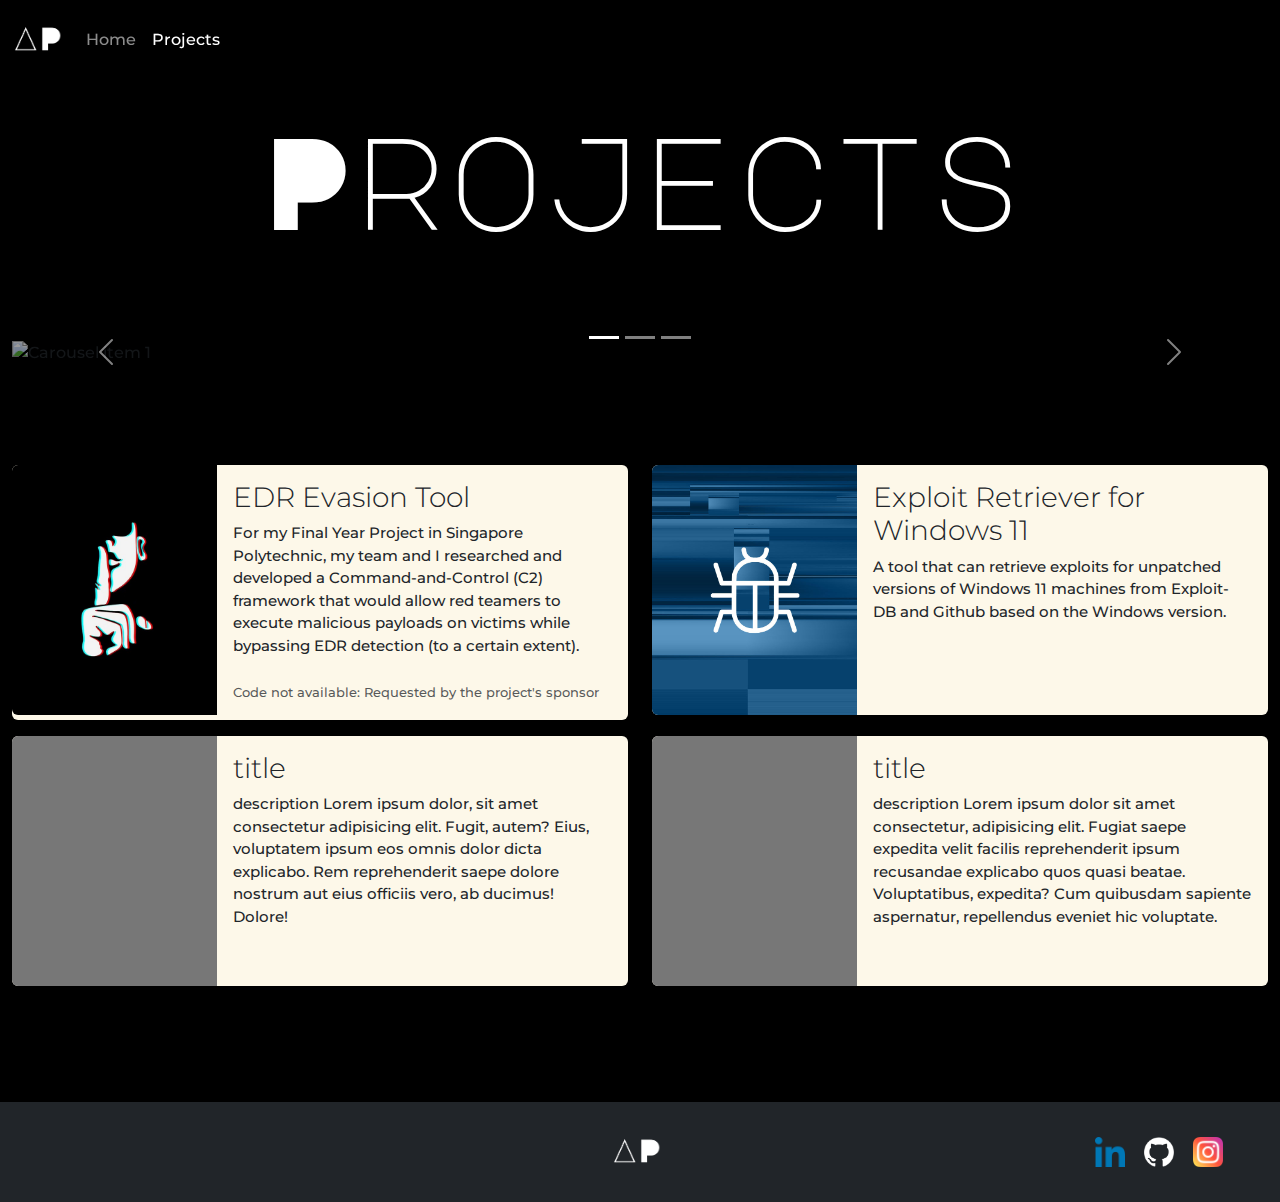
==== projects.html @ 96e1077d "feat: added projects page and fixed some resizing issues" ====
<!doctype html>
<html lang="en">
	<head>
		<meta charset="utf-8">
		<meta name="viewport" content="width=device-width, initial-scale=1">
		<title>Andrew Poh</title>
		<!-- Bootstrap -->
		<link href="https://cdn.jsdelivr.net/npm/bootstrap@5.3.3/dist/css/bootstrap.min.css" rel="stylesheet" integrity="sha384-QWTKZyjpPEjISv5WaRU9OFeRpok6YctnYmDr5pNlyT2bRjXh0JMhjY6hW+ALEwIH" crossorigin="anonymous">
		<!-- AOS -->
		<link rel="stylesheet" href="https://unpkg.com/aos@next/dist/aos.css" />
		<!-- Google Fonts -->
		<link rel="preconnect" href="https://fonts.googleapis.com">
		<link rel="preconnect" href="https://fonts.gstatic.com" crossorigin>
		<link href="https://fonts.googleapis.com/css2?family=Major+Mono+Display&family=Montserrat:ital,wght@0,100..900;1,100..900&display=swap" rel="stylesheet">
		<!-- CSS -->
		<link rel="stylesheet" href="css/main.css">
		<link rel="stylesheet" href="css/projects.css">
		<!-- Favicon -->
		 <link rel="icon" type="image/x-icon" href="/assets/favicon.ico">
	</head>

	<body>
		<nav class="navbar navbar-expand-lg sticky-top" data-bs-theme="dark">
			<div class="container-fluid">
				<a class="navbar-brand" href="index.html">
					<img src="/assets/logo.png" alt="Logo">
				</a>
				<button class="navbar-toggler" type="button" data-bs-toggle="collapse" data-bs-target="#navbarNav" aria-controls="navbarNav" aria-expanded="false" aria-label="Toggle navigation">
					<span class="navbar-toggler-icon"></span>
				</button>
				<div class="collapse navbar-collapse" id="navbarNav">
					<ul class="navbar-nav">
						<li class="nav-item">
							<a class="nav-link" aria-current="page" href="index.html">Home</a>
						</li>
						<li class="nav-item">
							<a class="nav-link active" href="projects.html">Projects</a>
						</li>
					</ul>
				</div>
			</div>
		</nav>

		<div class="container-fluid header">
			<h1>Projects</h1>
		</div>
		<div class="container-fluid carouselDiv">
			<!-- <div id="carouselCaptions" class="carousel slide" data-bs-ride="carousel"> -->
			<div id="carouselCaptions" class="carousel slide">
				<div class="carousel-indicators">
					<button type="button" data-bs-target="#carouselCaptions" data-bs-slide-to="0" class="active" aria-current="true" aria-label="Slide 1"></button>
					<button type="button" data-bs-target="#carouselCaptions" data-bs-slide-to="1" aria-label="Slide 2"></button>
					<button type="button" data-bs-target="#carouselCaptions" data-bs-slide-to="2" aria-label="Slide 3"></button>
				</div>
				<div class="carousel-inner">
					<div class="carousel-item active">
						<img src="assets/exploit_retriever_carousel.jpg" alt="Carousel item 1">
						<div class="carousel-caption">
							<h5>Cybersecurity</h5>
							<p>Exploit retrieval and EDR evasion tools</p>
						</div>
					</div>
					<div class="carousel-item">
						<img src="assets/gamestore_website_carousel.jpg" alt="Carousel item 2">
						<div class="carousel-caption">
							<h5>Web Development</h5>
							<p>Static and full-stack web applications</p>
						</div>
					</div>
					<div class="carousel-item">
						<img src="assets/data_analysis_carousel.jpg" alt="Carousel item 3">
						<div class="carousel-caption">
							<h5>Data Analysis</h5>
							<p>Data analysis and visualisation using Numpy, Matplotlib and Seaborn</p>
						</div>
					</div>
				</div>
				<button class="carousel-control-prev" type="button" data-bs-target="#carouselCaptions" data-bs-slide="prev">
					<span class="carousel-control-prev-icon" aria-hidden="true"></span>
					<span class="visually-hidden">Previous</span>
				</button>
				<button class="carousel-control-next" type="button" data-bs-target="#carouselCaptions" data-bs-slide="next">
					<span class="carousel-control-next-icon" aria-hidden="true"></span>
					<span class="visually-hidden">Next</span>
				</button>
			</div>
		</div>

		<div class="container-fluid projectList">
			<div class="row">
				
				<div class="col-md-6 cardLeftDiv">
					<a href="#" class="card mb-3">
						<div class="row g-0">
							<div class="col-md-4">
								<img src="assets/silence.jpg" class="img-fluid rounded-start" alt="Card image">
							</div>
							<div class="col-md-8">
								<div class="card-body">
									<h5 class="card-title">EDR Evasion Tool</h5>
									<p class="card-text">For my Final Year Project in Singapore Polytechnic, my team and I researched and developed a Command-and-Control (C2) framework that would allow red teamers to execute malicious payloads on victims while bypassing EDR detection (to a certain extent).</p>
									<br>
									<p class="card-text"><small class="text-body-secondary">Code not available: Requested by the project's sponsor</small></p>
								</div>
							</div>
						</div>
					</a>
				</div>

				<div class="col-md-6 cardRightDiv">
					<a href="https://github.com/andrewdpoh/Exploit-Retriever-for-Unpatched-Win11" class="card mb-3">
						<div class="row g-0">
							<div class="col-md-4">
								<img src="assets/malware.jpg" class="img-fluid rounded-start" alt="Card image">
							</div>
							<div class="col-md-8">
								<div class="card-body">
									<h5 class="card-title">Exploit Retriever for Windows 11</h5>
									<p class="card-text">A tool that can retrieve exploits for unpatched versions of Windows 11 machines from Exploit-DB and Github based on the Windows version.</p>
								</div>
							</div>
						</div>
					</a>
				</div>

			</div>

						<div class="row">
				
				<div class="col-md-6 cardLeftDiv">
					<a href="#" class="card mb-3">
						<div class="row g-0">
							<div class="col-md-4">
								<img src="assets/placeholder.jpg" class="img-fluid rounded-start" alt="Card image">
							</div>
							<div class="col-md-8">
								<div class="card-body">
									<h5 class="card-title">title</h5>
									<p class="card-text">description Lorem ipsum dolor, sit amet consectetur adipisicing elit. Fugit, autem? Eius, voluptatem ipsum eos omnis dolor dicta explicabo. Rem reprehenderit saepe dolore nostrum aut eius officiis vero, ab ducimus! Dolore!</p>
									<br>
								</div>
							</div>
						</div>
					</a>
				</div>

				<div class="col-md-6 cardRightDiv">
					<a href="https://github.com/andrewdpoh/Exploit-Retriever-for-Unpatched-Win11" class="card mb-3">
						<div class="row g-0">
							<div class="col-md-4">
								<img src="assets/placeholder.jpg" class="img-fluid rounded-start" alt="Card image">
							</div>
							<div class="col-md-8">
								<div class="card-body">
									<h5 class="card-title">title</h5>
									<p class="card-text">description Lorem ipsum dolor sit amet consectetur, adipisicing elit. Fugiat saepe expedita velit facilis reprehenderit ipsum recusandae explicabo quos quasi beatae. Voluptatibus, expedita? Cum quibusdam sapiente aspernatur, repellendus eveniet hic voluptate.</p>
								</div>
							</div>
						</div>
					</a>
				</div>

			</div>

		</div>

		<div class="container-fluid footer bg-dark">
			<a class="footerLogo" href="index.html">
				<img src="/assets/logo.png" alt="Logo">
			</a>
			<div class="footerSocialsDiv">
				<a href="https://www.linkedin.com/in/andrewdpoh/" target="_blank"><img src="/assets/linkedin.png" alt=""></a>
				<a href="https://github.com/andrewdpoh/" target="_blank"><img src="/assets/github.png" alt=""></a>
				<a href="https://www.instagram.com/andrewdpoh/" target="_blank"><img src="/assets/instagram.png" alt=""></a>
			</div>
		</div>

		<!-- Bootstrap -->
		<script src="https://cdn.jsdelivr.net/npm/bootstrap@5.3.3/dist/js/bootstrap.bundle.min.js" integrity="sha384-YvpcrYf0tY3lHB60NNkmXc5s9fDVZLESaAA55NDzOxhy9GkcIdslK1eN7N6jIeHz" crossorigin="anonymous"></script>
		<!-- AOS -->
		<script src="https://unpkg.com/aos@next/dist/aos.js"></script>
		<script>
			AOS.init();
		</script>
		<!-- Opaque Navbar after scrolling -->
		 <script src="/scripts/navbar_opaque.js"></script>
	</body>
</html>
---- css/main.css ----
/* RESET STYLES */
html {
  box-sizing: border-box;
  font-size: 16px;
}

*, *:before, *:after {
  box-sizing: inherit;
}

body, h1, h2, h3, h4, h5, h6, p, ol, ul {
  margin: 0;
  padding: 0;
  font-family: "Montserrat", sans-serif;
  font-weight: 500;
}

ol, ul {
  list-style: none;
}

img {
  max-width: 100%;
  height: auto;
}

a {
  text-decoration: none;
}


/* Navbar custom styles */
nav {
  transition: background-color 0.3s ease;
}
.navbar-brand{
	width: 50px;
}
@media only screen and (min-width: 600px) {
   .navbar {
    	height: 60px !important; 
   }
}
@media only screen and (min-width: 768px) {
	.navbar {
    	height: 80px !important; 
  	}
}

/* Footer */
.footer {
	height: 100px;
	display: flex;
}
.footerLogo {
	margin:auto;
}
.footerLogo img {
	width: 50px;
}
.footerSocialsDiv {
	float: right;
	margin-top: 35px;
	margin-right: 30px;
	margin-left: -165px; /* Subtract the social icon sizes and margins */
}
.footerSocialsDiv img{
	width: 30px;
	margin-right: 15px;
}
.footerSocialsDiv img:hover {
	transform: scale(1.1);
	transition: 0.2s ease-in-out;
}
@media only screen and (max-width: 768px) {
	.footerSocialsDiv {
    	display: none !important;
  	}
}
---- css/projects.css ----
body {
	background: black;
}
.header {
	height: 260px;
	display: flex;
}
.header h1 {
	font-family: "Major Mono Display", sans-serif;
	color: white;
	font-size: 130px;
	margin: auto;
	margin-top: 20px;
}
@media only screen and (max-width: 768px) {
	.header h1 {
		font-size: 50px;
	}
}
/* Carousel */
.carouselDiv {
	padding-bottom: 100px;
}
.carousel-item img{
	margin: auto;
	height: 550px;
	min-width: 100vw;
	object-fit:cover;
	opacity: 60%;
}
/* Project list */
.projectList {
	padding-bottom: 100px;
}
.projectList .card {
	margin: auto;
	max-width: 700px;
	background: rgb(253, 248, 233);
	border: none !important;
}
.projectList .card:hover {
	transform: translateY(-5px);
	transition: 0.2s ease-in-out;
	border: none !important;
}
.cardRightDiv .card {
	float: left;
}
.cardLeftDiv .card {
	float: right;
}
.projectList .card h5 {
	font-weight: 300;
	font-size: 28px;
}
.projectList .card p {
	font-weight: 500;
	font-size: 15px;
}
.projectList .card img {
	height: 250px;
	object-fit: cover;
}
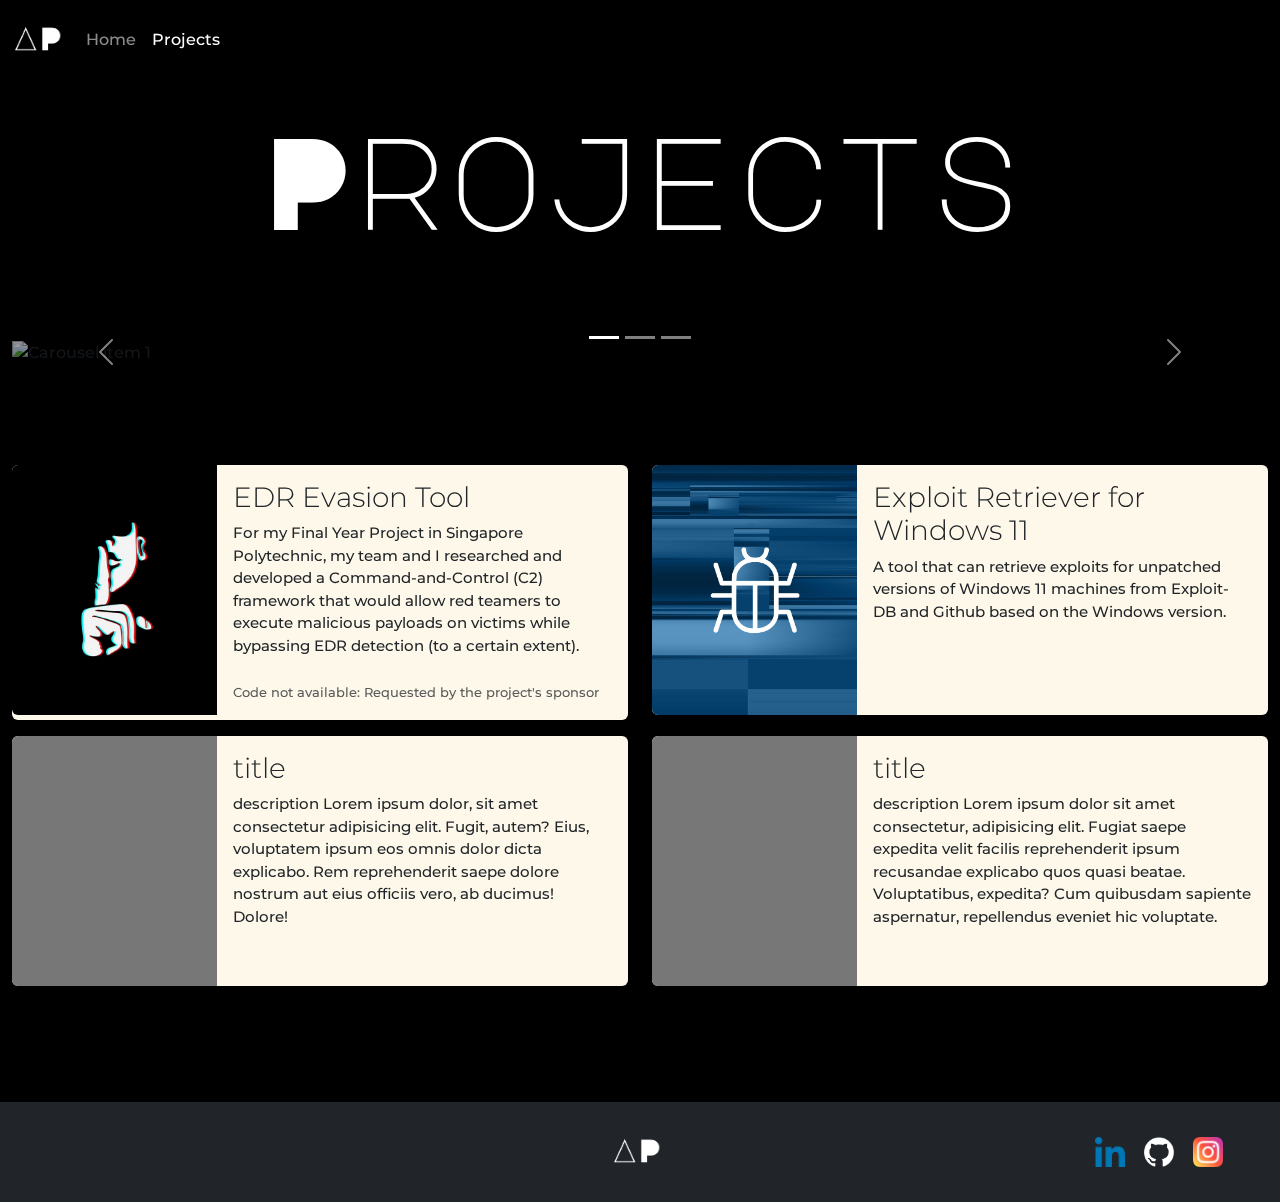
==== commit 2686c422: "refactor: change education section background colour" ====
--- a/projects.html
+++ b/projects.html
@@ -45,8 +45,7 @@
 			<h1>Projects</h1>
 		</div>
 		<div class="container-fluid carouselDiv">
-			<!-- <div id="carouselCaptions" class="carousel slide" data-bs-ride="carousel"> -->
-			<div id="carouselCaptions" class="carousel slide">
+			<div id="carouselCaptions" class="carousel slide" data-bs-ride="carousel">
 				<div class="carousel-indicators">
 					<button type="button" data-bs-target="#carouselCaptions" data-bs-slide-to="0" class="active" aria-current="true" aria-label="Slide 1"></button>
 					<button type="button" data-bs-target="#carouselCaptions" data-bs-slide-to="1" aria-label="Slide 2"></button>
@@ -89,8 +88,8 @@
 		<div class="container-fluid projectList">
 			<div class="row">
 				
-				<div class="col-md-6 cardLeftDiv">
-					<a href="#" class="card mb-3">
+				<div class="col-md-6 cardLeft" data-aos="fade-left" data-aos-duration="800">
+					<a href="#" target="_blank" class="card mb-3">
 						<div class="row g-0">
 							<div class="col-md-4">
 								<img src="assets/silence.jpg" class="img-fluid rounded-start" alt="Card image">
@@ -107,8 +106,8 @@
 					</a>
 				</div>
 
-				<div class="col-md-6 cardRightDiv">
-					<a href="https://github.com/andrewdpoh/Exploit-Retriever-for-Unpatched-Win11" class="card mb-3">
+				<div class="col-md-6 cardRight" data-aos="fade-right" data-aos-duration="800">
+					<a href="https://github.com/andrewdpoh/Exploit-Retriever-for-Unpatched-Win11" target="_blank" class="card mb-3">
 						<div class="row g-0">
 							<div class="col-md-4">
 								<img src="assets/malware.jpg" class="img-fluid rounded-start" alt="Card image">
@@ -125,10 +124,10 @@
 
 			</div>
 
-						<div class="row">
+			<div class="row">
 				
-				<div class="col-md-6 cardLeftDiv">
-					<a href="#" class="card mb-3">
+				<div class="col-md-6 cardLeft" data-aos="fade-left" data-aos-duration="800">
+					<a href="#" target="_blank" class="card mb-3">
 						<div class="row g-0">
 							<div class="col-md-4">
 								<img src="assets/placeholder.jpg" class="img-fluid rounded-start" alt="Card image">
@@ -144,8 +143,8 @@
 					</a>
 				</div>
 
-				<div class="col-md-6 cardRightDiv">
-					<a href="https://github.com/andrewdpoh/Exploit-Retriever-for-Unpatched-Win11" class="card mb-3">
+				<div class="col-md-6 cardRight" data-aos="fade-right" data-aos-duration="800">
+					<a href="#" target="_blank" class="card mb-3">
 						<div class="row g-0">
 							<div class="col-md-4">
 								<img src="assets/placeholder.jpg" class="img-fluid rounded-start" alt="Card image">
--- a/css/projects.css
+++ b/css/projects.css
@@ -43,10 +43,10 @@
 	transition: 0.2s ease-in-out;
 	border: none !important;
 }
-.cardRightDiv .card {
+.cardRight .card {
 	float: left;
 }
-.cardLeftDiv .card {
+.cardLeft .card {
 	float: right;
 }
 .projectList .card h5 {
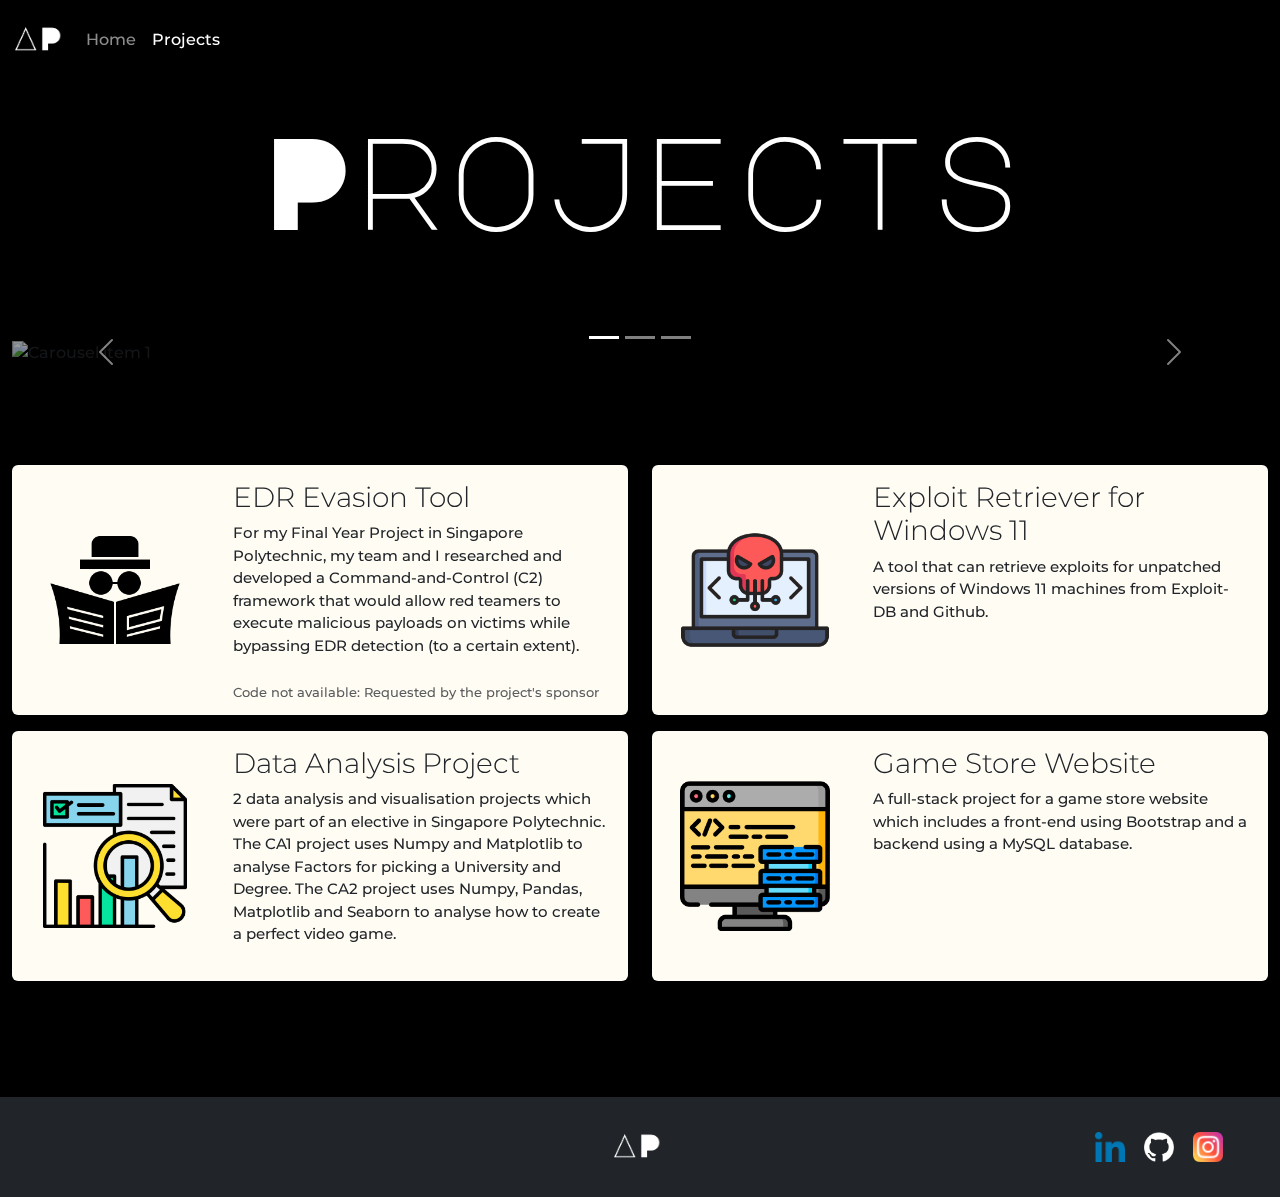
==== commit a1b72735: "feat: add 2 more projects and change project icons" ====
--- a/projects.html
+++ b/projects.html
@@ -70,7 +70,7 @@
 						<img src="assets/data_analysis_carousel.jpg" alt="Carousel item 3">
 						<div class="carousel-caption">
 							<h5>Data Analysis</h5>
-							<p>Data analysis and visualisation using Numpy, Matplotlib and Seaborn</p>
+							<p>Data analysis and visualisation</p>
 						</div>
 					</div>
 				</div>
@@ -88,11 +88,11 @@
 		<div class="container-fluid projectList">
 			<div class="row">
 				
-				<div class="col-md-6 cardLeft" data-aos="fade-left" data-aos-duration="800">
+				<div class="col-md-6 cardLeft" data-aos="fade-up" data-aos-duration="800">
 					<a href="#" target="_blank" class="card mb-3">
 						<div class="row g-0">
-							<div class="col-md-4">
-								<img src="assets/silence.jpg" class="img-fluid rounded-start" alt="Card image">
+							<div class="col-md-4 cardImgDiv">
+								<img src="assets/secret_agent_icon.png" class="img-fluid rounded-start" alt="Card image">
 							</div>
 							<div class="col-md-8">
 								<div class="card-body">
@@ -106,16 +106,16 @@
 					</a>
 				</div>
 
-				<div class="col-md-6 cardRight" data-aos="fade-right" data-aos-duration="800">
+				<div class="col-md-6 cardRight" data-aos="fade-up" data-aos-duration="800">
 					<a href="https://github.com/andrewdpoh/Exploit-Retriever-for-Unpatched-Win11" target="_blank" class="card mb-3">
 						<div class="row g-0">
-							<div class="col-md-4">
-								<img src="assets/malware.jpg" class="img-fluid rounded-start" alt="Card image">
+							<div class="col-md-4 cardImgDiv">
+								<img src="assets/exploit_icon.png" class="img-fluid rounded-start" alt="Card image">
 							</div>
 							<div class="col-md-8">
 								<div class="card-body">
 									<h5 class="card-title">Exploit Retriever for Windows 11</h5>
-									<p class="card-text">A tool that can retrieve exploits for unpatched versions of Windows 11 machines from Exploit-DB and Github based on the Windows version.</p>
+									<p class="card-text">A tool that can retrieve exploits for unpatched versions of Windows 11 machines from Exploit-DB and Github.</p>
 								</div>
 							</div>
 						</div>
@@ -126,16 +126,16 @@
 
 			<div class="row">
 				
-				<div class="col-md-6 cardLeft" data-aos="fade-left" data-aos-duration="800">
-					<a href="#" target="_blank" class="card mb-3">
+				<div class="col-md-6 cardLeft" data-aos="fade-up" data-aos-duration="800">
+					<a href="https://github.com/andrewdpoh/SP_PDS_Python_Data_Analysis_and_Visualization" target="_blank" class="card mb-3">
 						<div class="row g-0">
-							<div class="col-md-4">
-								<img src="assets/placeholder.jpg" class="img-fluid rounded-start" alt="Card image">
+							<div class="col-md-4 cardImgDiv">
+								<img src="assets/data_analysis_icon.png" class="img-fluid rounded-start" alt="Card image">
 							</div>
 							<div class="col-md-8">
 								<div class="card-body">
-									<h5 class="card-title">title</h5>
-									<p class="card-text">description Lorem ipsum dolor, sit amet consectetur adipisicing elit. Fugit, autem? Eius, voluptatem ipsum eos omnis dolor dicta explicabo. Rem reprehenderit saepe dolore nostrum aut eius officiis vero, ab ducimus! Dolore!</p>
+									<h5 class="card-title">Data Analysis Project</h5>
+									<p class="card-text">2 data analysis and visualisation projects which were part of an elective in Singapore Polytechnic. The CA1 project uses Numpy and Matplotlib to analyse Factors for picking a University and Degree. The CA2 project uses Numpy, Pandas, Matplotlib and Seaborn to analyse how to create a perfect video game.</p>
 									<br>
 								</div>
 							</div>
@@ -143,16 +143,16 @@
 					</a>
 				</div>
 
-				<div class="col-md-6 cardRight" data-aos="fade-right" data-aos-duration="800">
-					<a href="#" target="_blank" class="card mb-3">
+				<div class="col-md-6 cardRight" data-aos="fade-up" data-aos-duration="800">
+					<a href="https://github.com/andrewdpoh/SP_BED_GameStore_Website" target="_blank" class="card mb-3">
 						<div class="row g-0">
-							<div class="col-md-4">
-								<img src="assets/placeholder.jpg" class="img-fluid rounded-start" alt="Card image">
+							<div class="col-md-4 cardImgDiv">
+								<img src="assets/web_app_icon.png" class="img-fluid rounded-start" alt="Card image">
 							</div>
 							<div class="col-md-8">
 								<div class="card-body">
-									<h5 class="card-title">title</h5>
-									<p class="card-text">description Lorem ipsum dolor sit amet consectetur, adipisicing elit. Fugiat saepe expedita velit facilis reprehenderit ipsum recusandae explicabo quos quasi beatae. Voluptatibus, expedita? Cum quibusdam sapiente aspernatur, repellendus eveniet hic voluptate.</p>
+									<h5 class="card-title">Game Store Website</h5>
+									<p class="card-text">A full-stack project for a game store website which includes a front-end using Bootstrap and a backend using a MySQL database.</p>
 								</div>
 							</div>
 						</div>
--- a/css/projects.css
+++ b/css/projects.css
@@ -35,8 +35,16 @@
 .projectList .card {
 	margin: auto;
 	max-width: 700px;
-	background: rgb(253, 248, 233);
+	background: rgb(255, 252, 244);
 	border: none !important;
+}
+@media only screen and (min-width: 768px) {
+	.projectList .card {
+		height: 250px;
+	}
+	.projectList .card > div {
+		height: 100%;
+	}
 }
 .projectList .card:hover {
 	transform: translateY(-5px);
@@ -58,6 +66,18 @@
 	font-size: 15px;
 }
 .projectList .card img {
-	height: 250px;
-	object-fit: cover;
+	height: 150px;
+	/* object-fit: cover; */
+	margin: auto;
+}
+.projectList .cardImgDiv {
+	display: flex;
+	align-items: center;
+	height: 100%;
+}
+/* To vertically center the images */
+.projectList .cardImgDiv .verticalAlignHelper{
+    display: inline-block;
+    height: 100%;
+    vertical-align: middle;
 }